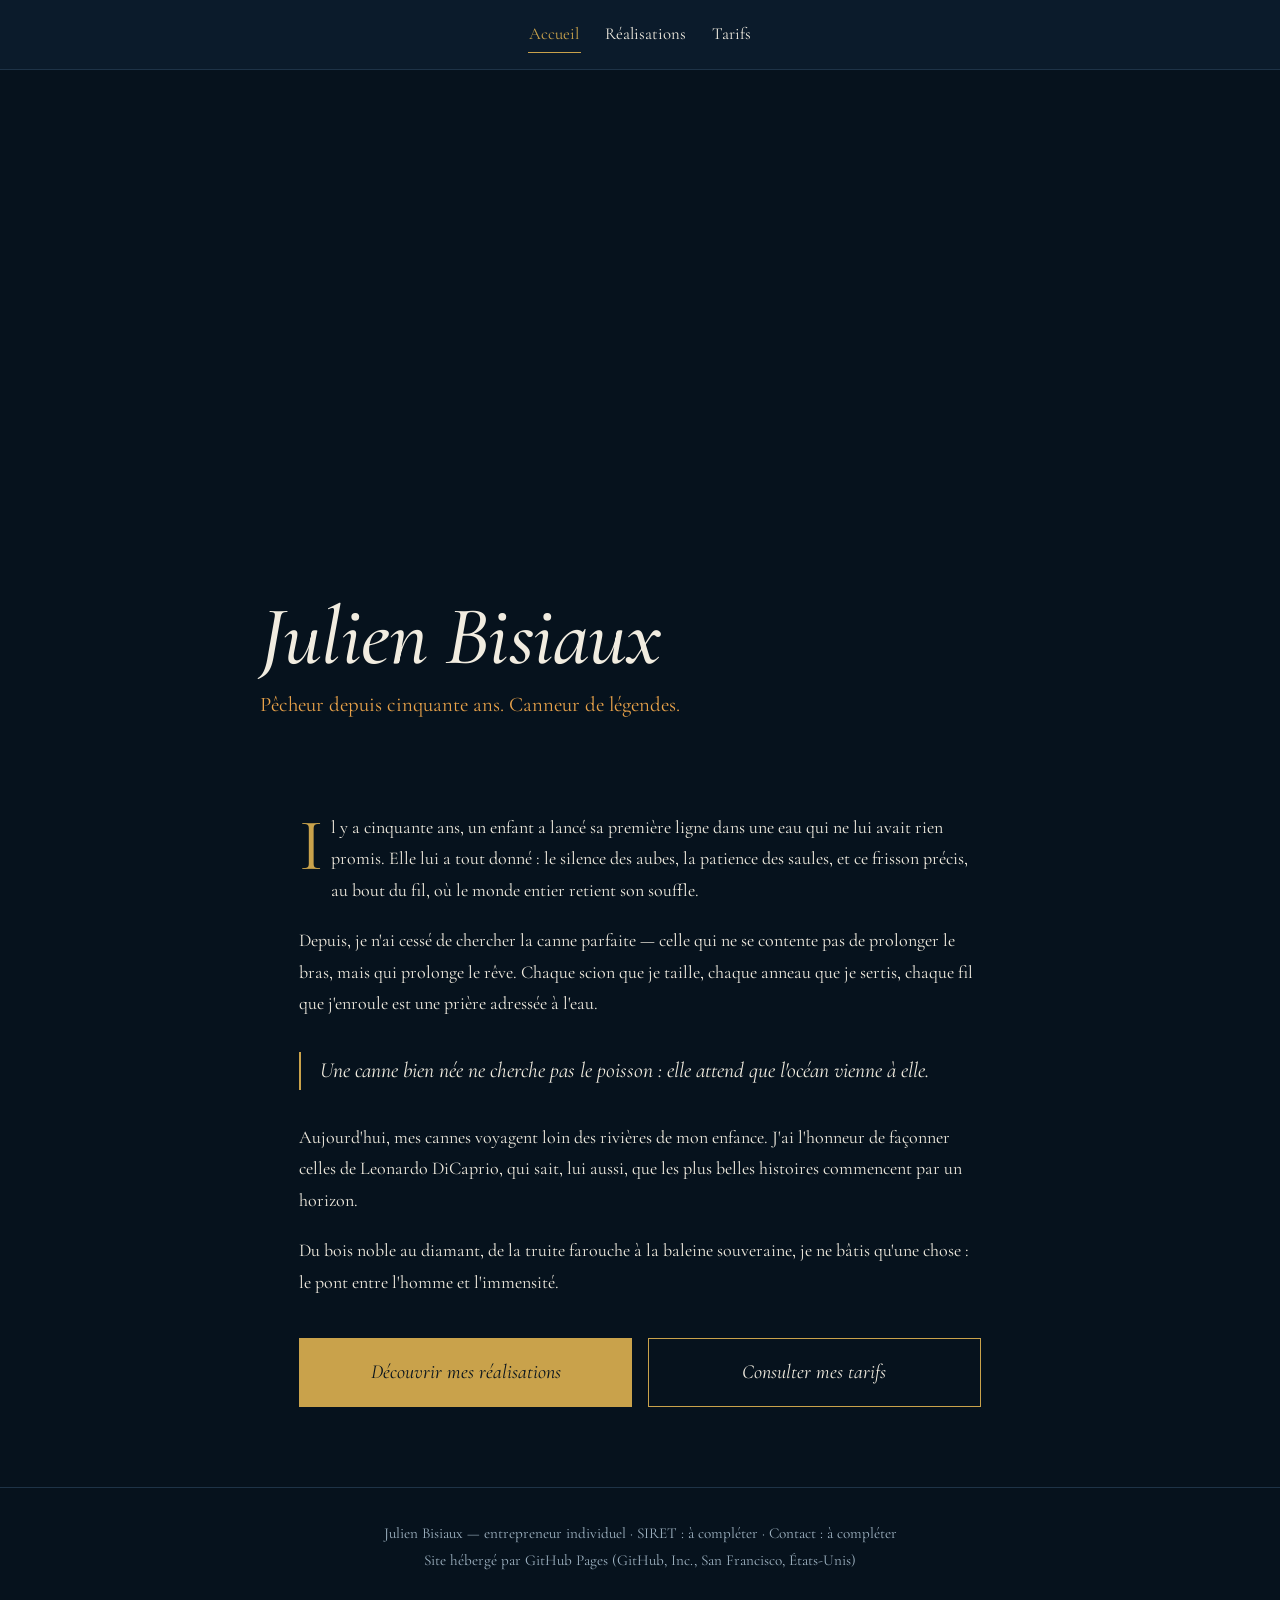
==== index.html @ e87593cb "Add files via upload" ====
<!doctype html><html lang="fr"><head><meta charset="utf-8"><meta name="viewport" content="width=device-width,initial-scale=1"><link rel="preconnect" href="https://fonts.googleapis.com"><link rel="preconnect" href="https://fonts.gstatic.com" crossorigin><link href="https://fonts.googleapis.com/css2?family=Cormorant+Garamond:ital,wght@0,400;0,500;1,400;1,500&display=swap" rel="stylesheet"><link rel="stylesheet" href="style.css"><title>Julien Bisiaux — Canneur d'exception</title>
<meta name="description" content="Pêcheur passionné depuis cinquante ans, Julien Bisiaux façonne des cannes à pêche d'exception."></head><body>
<nav class="nav"><a href="index.html" aria-current="page">Accueil</a><a href="realisations.html" >Réalisations</a><a href="tarifs.html" >Tarifs</a></nav>
<header class="hero"><div><h1>Julien Bisiaux</h1><p class="sous">Pêcheur depuis cinquante ans. Canneur de légendes.</p></div></header>
<main>
<p class="lettrine">Il y a cinquante ans, un enfant a lancé sa première ligne dans une eau qui ne lui avait rien promis. Elle lui a tout donné : le silence des aubes, la patience des saules, et ce frisson précis, au bout du fil, où le monde entier retient son souffle.</p>
<p>Depuis, je n'ai cessé de chercher la canne parfaite — celle qui ne se contente pas de prolonger le bras, mais qui prolonge le rêve. Chaque scion que je taille, chaque anneau que je sertis, chaque fil que j'enroule est une prière adressée à l'eau.</p>
<blockquote>Une canne bien née ne cherche pas le poisson : elle attend que l'océan vienne à elle.</blockquote>
<p>Aujourd'hui, mes cannes voyagent loin des rivières de mon enfance. J'ai l'honneur de façonner celles de Leonardo DiCaprio, qui sait, lui aussi, que les plus belles histoires commencent par un horizon.</p>
<p>Du bois noble au diamant, de la truite farouche à la baleine souveraine, je ne bâtis qu'une chose : le pont entre l'homme et l'immensité.</p>
<div class="btns"><a class="btn plein" href="realisations.html">Découvrir mes réalisations</a><a class="btn" href="tarifs.html">Consulter mes tarifs</a></div>
</main><footer>Julien Bisiaux — entrepreneur individuel · SIRET : à compléter · Contact : à compléter<br>Site hébergé par GitHub Pages (GitHub, Inc., San Francisco, États-Unis)</footer></body></html>
---- style.css ----
:root{--nuit:#0b1b2b;--abysse:#06121d;--or:#c9a24b;--os:#f1ece0;--brume:#9fb3c2;--braise:#e8a24a}
*{box-sizing:border-box}
html{scroll-behavior:smooth}
body{margin:0;background:var(--abysse);color:var(--os);font:18px/1.75 "Cormorant Garamond",Georgia,serif}
a{color:var(--or)}
a:focus-visible{outline:2px solid var(--braise);outline-offset:3px}
.nav{display:flex;gap:1.4rem;justify-content:center;flex-wrap:wrap;padding:1rem;background:var(--nuit);border-bottom:1px solid #1e3347;font-size:1.05rem}
.nav a{text-decoration:none;color:var(--os);padding:.2rem .1rem;border-bottom:1px solid transparent}
.nav a:hover,.nav a[aria-current]{border-color:var(--or);color:var(--or)}
.hero{position:relative;min-height:78vh;display:flex;align-items:flex-end;padding:2rem 1.2rem 3rem;background:url(images/hero.svg) center/cover}
.hero::after{content:"";position:absolute;inset:0;background:linear-gradient(transparent 35%,var(--abysse))}
.hero div{position:relative;z-index:1;max-width:760px;margin:0 auto;width:100%}
h1{font-size:clamp(2.6rem,9vw,5.2rem);line-height:1;margin:0 0 .6rem;font-weight:500;font-style:italic;letter-spacing:-.01em}
.sous{color:var(--braise);font-size:1.3rem;margin:0}
main{max-width:720px;margin:0 auto;padding:2.5rem 1.2rem}
h2{font-size:2rem;font-weight:500;font-style:italic;margin:2.5rem 0 .5rem;color:var(--or)}
p{margin:0 0 1.2rem}
.lettrine::first-letter{float:left;font-size:4.6rem;line-height:.8;padding:.3rem .5rem 0 0;color:var(--or)}
blockquote{margin:2rem 0;padding-left:1.2rem;border-left:2px solid var(--or);font-style:italic;font-size:1.35rem;color:var(--os)}
.btns{display:grid;gap:1rem;margin:2.5rem 0}
.btn{display:block;text-align:center;padding:1rem 1.4rem;border:1px solid var(--or);color:var(--os);text-decoration:none;font-size:1.25rem;font-style:italic}
.btn.plein{background:var(--or);color:var(--abysse)}
.btn:hover{background:var(--os);color:var(--abysse);border-color:var(--os)}
.canne{margin:0 0 3.5rem}
.canne img{width:100%;height:auto;display:block;border:1px solid #1e3347}
.canne h2{margin-top:1.2rem}
.prix{color:var(--braise);font-style:italic}
table{width:100%;border-collapse:collapse;margin:1rem 0 2rem}
th,td{text-align:left;padding:.8rem .4rem;border-bottom:1px solid #1e3347;vertical-align:top}
td:last-child{text-align:right;white-space:nowrap;color:var(--or)}
td small{display:block;color:var(--brume);font-size:.95rem;line-height:1.4}
footer{text-align:center;color:var(--brume);font-size:.95rem;padding:2rem 1rem 3rem;border-top:1px solid #1e3347}
@media(min-width:700px){.btns{grid-template-columns:1fr 1fr}}
@media(prefers-reduced-motion:reduce){html{scroll-behavior:auto}}
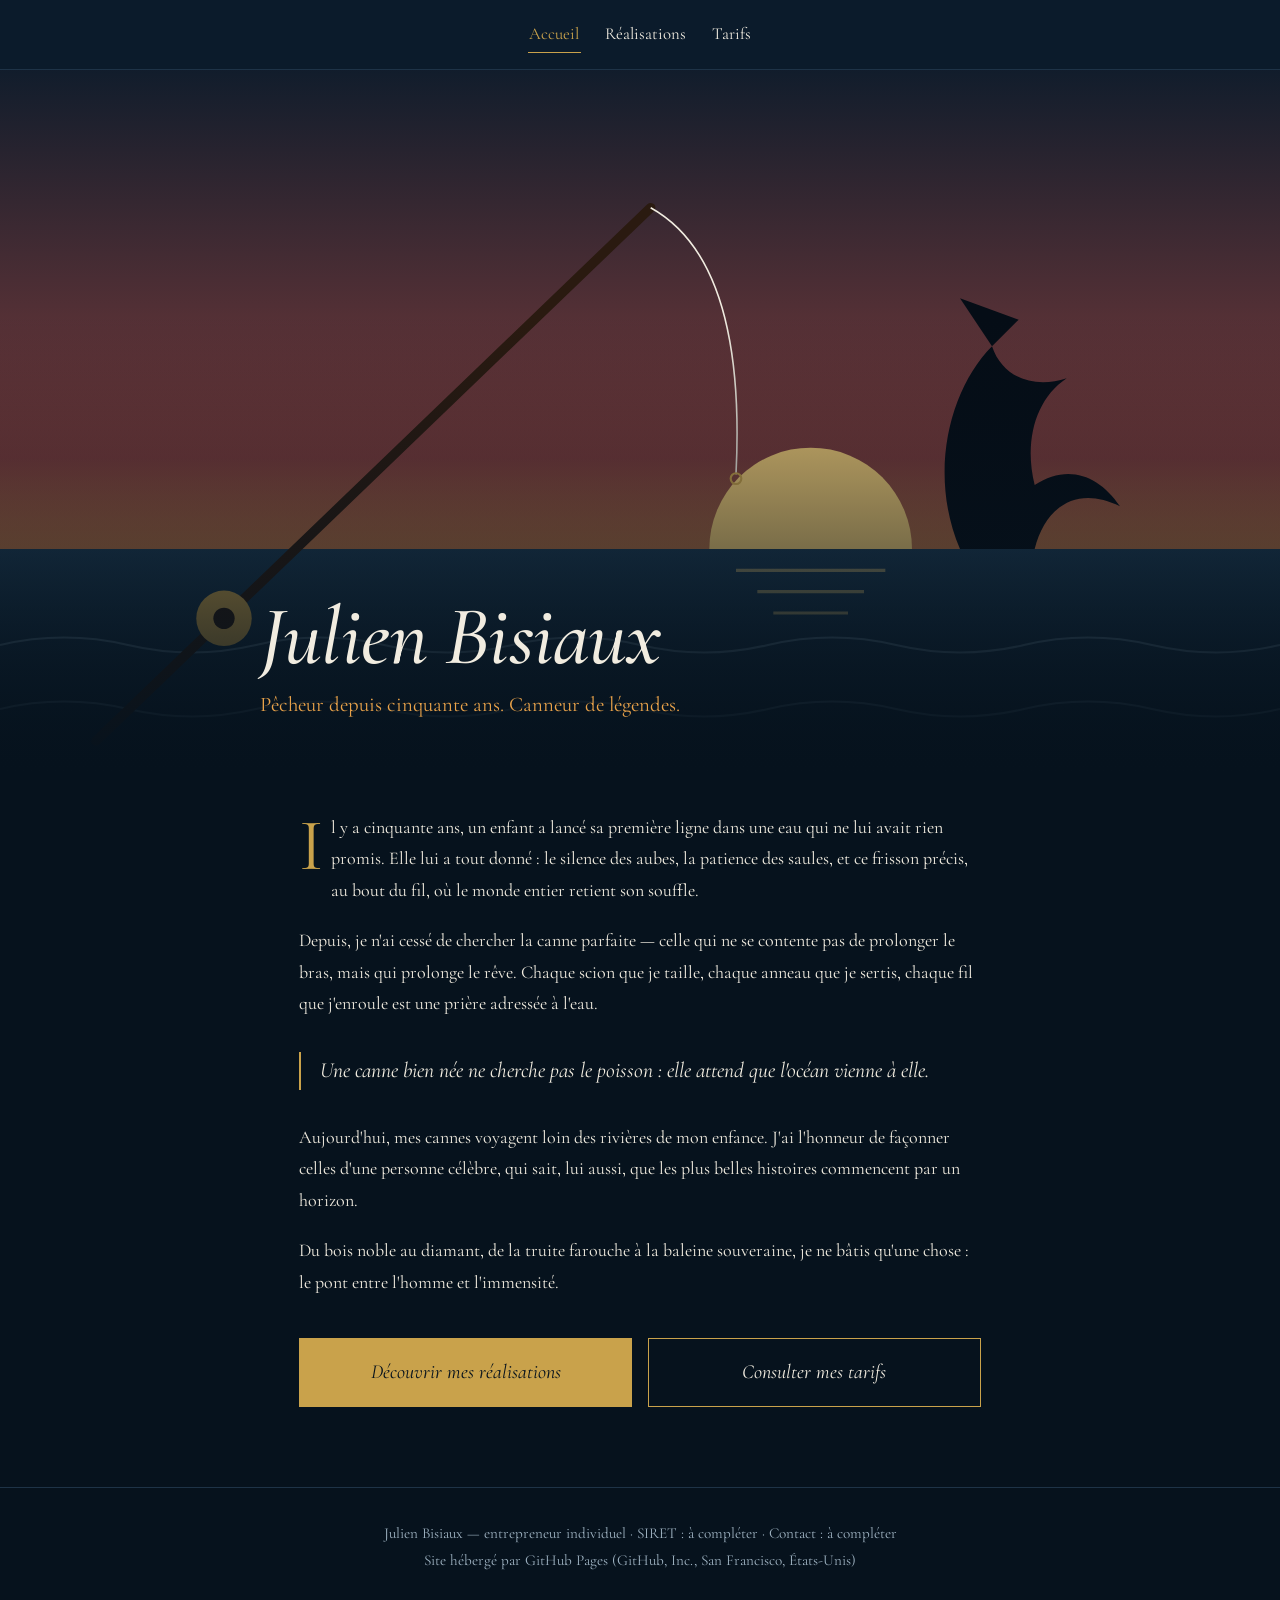
==== commit 53dcfd8c: "Update description of fishing rods in index.html" ====
--- a/index.html
+++ b/index.html
@@ -6,7 +6,7 @@
 <p class="lettrine">Il y a cinquante ans, un enfant a lancé sa première ligne dans une eau qui ne lui avait rien promis. Elle lui a tout donné : le silence des aubes, la patience des saules, et ce frisson précis, au bout du fil, où le monde entier retient son souffle.</p>
 <p>Depuis, je n'ai cessé de chercher la canne parfaite — celle qui ne se contente pas de prolonger le bras, mais qui prolonge le rêve. Chaque scion que je taille, chaque anneau que je sertis, chaque fil que j'enroule est une prière adressée à l'eau.</p>
 <blockquote>Une canne bien née ne cherche pas le poisson : elle attend que l'océan vienne à elle.</blockquote>
-<p>Aujourd'hui, mes cannes voyagent loin des rivières de mon enfance. J'ai l'honneur de façonner celles de Leonardo DiCaprio, qui sait, lui aussi, que les plus belles histoires commencent par un horizon.</p>
+<p>Aujourd'hui, mes cannes voyagent loin des rivières de mon enfance. J'ai l'honneur de façonner celles d'une personne célèbre, qui sait, lui aussi, que les plus belles histoires commencent par un horizon.</p>
 <p>Du bois noble au diamant, de la truite farouche à la baleine souveraine, je ne bâtis qu'une chose : le pont entre l'homme et l'immensité.</p>
 <div class="btns"><a class="btn plein" href="realisations.html">Découvrir mes réalisations</a><a class="btn" href="tarifs.html">Consulter mes tarifs</a></div>
 </main><footer>Julien Bisiaux — entrepreneur individuel · SIRET : à compléter · Contact : à compléter<br>Site hébergé par GitHub Pages (GitHub, Inc., San Francisco, États-Unis)</footer></body></html>
